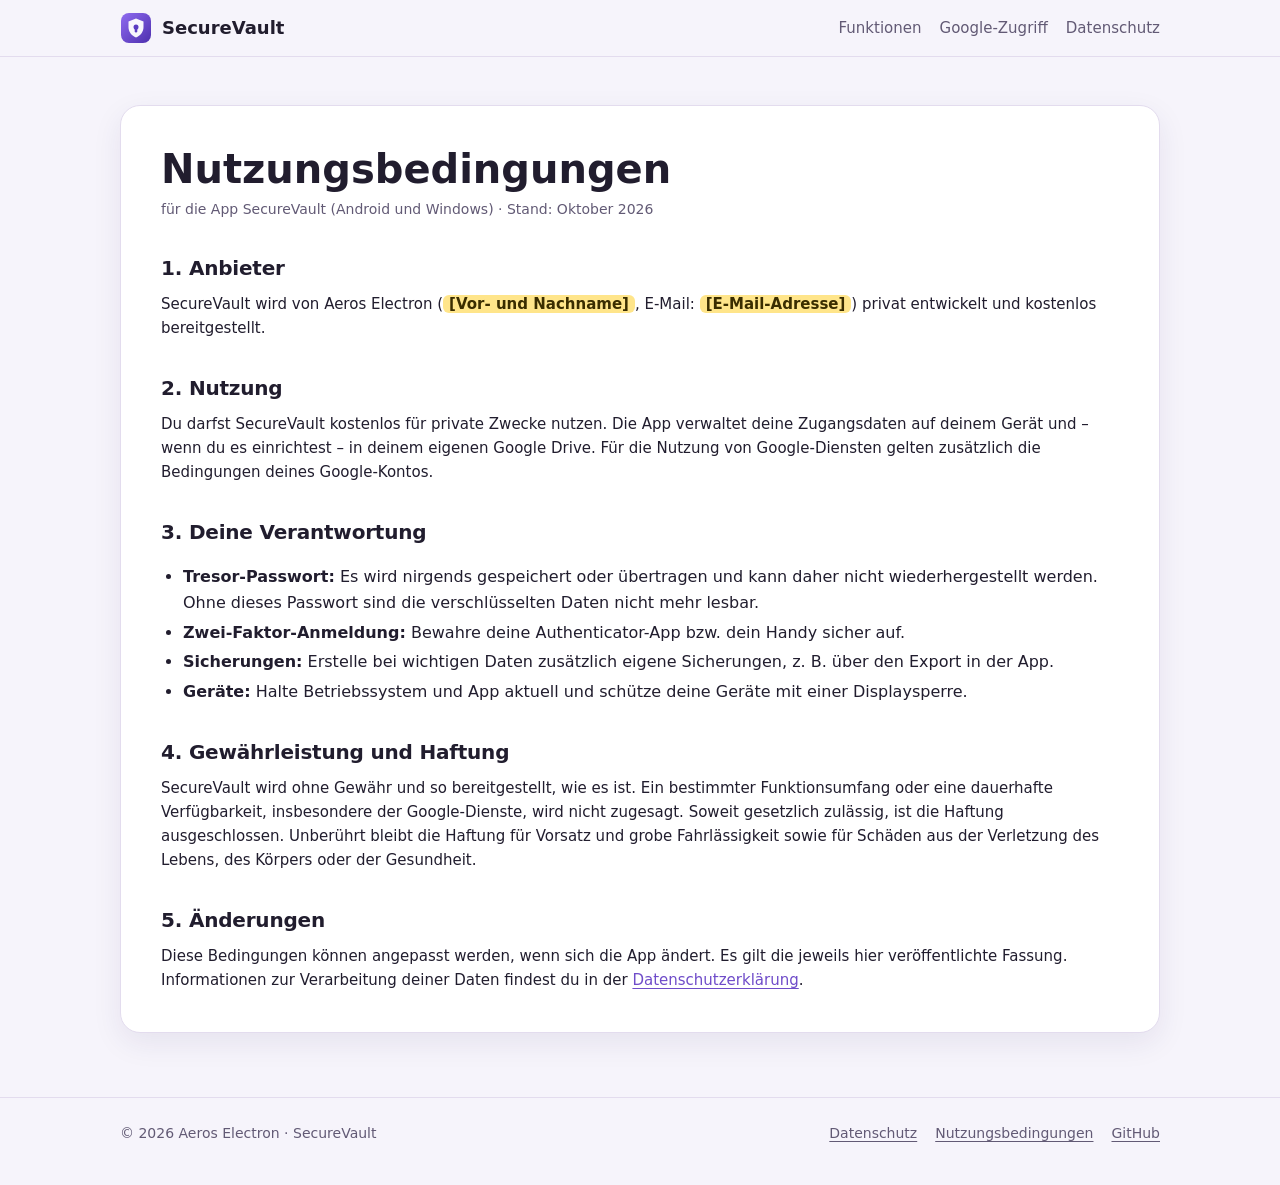
==== nutzungsbedingungen.html @ 795720b9 "Add files via upload" ====
<!doctype html>
<html lang="de">
<head>
  <meta charset="utf-8">
  <meta name="viewport" content="width=device-width, initial-scale=1">
  <title>Nutzungsbedingungen – SecureVault</title>
  <meta name="description" content="Nutzungsbedingungen für die App SecureVault von Aeros Electron.">
  <link rel="stylesheet" href="style.css">
</head>
<body>
  <header class="top">
    <div class="wrap">
      <a class="brand" href="./">
        <svg viewBox="0 0 64 64" aria-hidden="true">
          <defs><linearGradient id="g" x1="0" y1="0" x2="1" y2="1"><stop offset="0" stop-color="#8f6bf0"/><stop offset="1" stop-color="#4d2fae"/></linearGradient></defs>
          <rect x="2" y="2" width="60" height="60" rx="16" fill="url(#g)"/>
          <path d="M32 13 47 19v11c0 10-6.3 17.6-15 21-8.7-3.4-15-11-15-21V19z" fill="#fff" opacity=".95"/>
          <circle cx="32" cy="30" r="5" fill="#5a3bc2"/><rect x="29.5" y="32" width="5" height="9" rx="2.5" fill="#5a3bc2"/>
        </svg>
        SecureVault
      </a>
      <nav class="nav" aria-label="Hauptnavigation">
        <a href="./#funktionen">Funktionen</a>
        <a href="./#google">Google-Zugriff</a>
        <a href="datenschutz.html">Datenschutz</a>
      </nav>
    </div>
  </header>

  <main class="wrap doc">
    <article class="card">
      <h1>Nutzungsbedingungen</h1>
      <p class="stand">für die App SecureVault (Android und Windows) · Stand: Oktober 2026</p>

      <h2>1. Anbieter</h2>
      <p>SecureVault wird von Aeros Electron (<span class="fill">[Vor- und Nachname]</span>,
        E-Mail: <span class="fill">[E-Mail-Adresse]</span>) privat entwickelt und kostenlos bereitgestellt.</p>

      <h2>2. Nutzung</h2>
      <p>Du darfst SecureVault kostenlos für private Zwecke nutzen. Die App verwaltet deine Zugangsdaten auf deinem Gerät
        und – wenn du es einrichtest – in deinem eigenen Google Drive. Für die Nutzung von Google-Diensten gelten
        zusätzlich die Bedingungen deines Google-Kontos.</p>

      <h2>3. Deine Verantwortung</h2>
      <ul>
        <li><strong>Tresor-Passwort:</strong> Es wird nirgends gespeichert oder übertragen und kann daher nicht
          wiederhergestellt werden. Ohne dieses Passwort sind die verschlüsselten Daten nicht mehr lesbar.</li>
        <li><strong>Zwei-Faktor-Anmeldung:</strong> Bewahre deine Authenticator-App bzw. dein Handy sicher auf.</li>
        <li><strong>Sicherungen:</strong> Erstelle bei wichtigen Daten zusätzlich eigene Sicherungen, z. B. über den
          Export in der App.</li>
        <li><strong>Geräte:</strong> Halte Betriebssystem und App aktuell und schütze deine Geräte mit einer Displaysperre.</li>
      </ul>

      <h2>4. Gewährleistung und Haftung</h2>
      <p>SecureVault wird ohne Gewähr und so bereitgestellt, wie es ist. Ein bestimmter Funktionsumfang oder eine
        dauerhafte Verfügbarkeit, insbesondere der Google-Dienste, wird nicht zugesagt. Soweit gesetzlich zulässig, ist die
        Haftung ausgeschlossen. Unberührt bleibt die Haftung für Vorsatz und grobe Fahrlässigkeit sowie für Schäden aus der
        Verletzung des Lebens, des Körpers oder der Gesundheit.</p>

      <h2>5. Änderungen</h2>
      <p>Diese Bedingungen können angepasst werden, wenn sich die App ändert. Es gilt die jeweils hier veröffentlichte
        Fassung. Informationen zur Verarbeitung deiner Daten findest du in der
        <a href="datenschutz.html">Datenschutzerklärung</a>.</p>
    </article>
  </main>

  <footer>
    <div class="wrap">
      <span>© 2026 Aeros Electron · SecureVault</span>
      <nav aria-label="Rechtliches">
        <a href="datenschutz.html">Datenschutz</a>
        <a href="nutzungsbedingungen.html">Nutzungsbedingungen</a>
        <a href="https://github.com/AerosElectron/SecureVault">GitHub</a>
      </nav>
    </div>
  </footer>
</body>
</html>
---- style.css ----
/* SecureVault – Projektseite (GitHub Pages). Keine externen Schriften oder Skripte. */
:root {
  --bg: #f6f4fb;
  --surface: #ffffff;
  --surface-2: #f1edf9;
  --text: #211d2e;
  --muted: #625a75;
  --line: #e3dcee;
  --accent: #6f4cc9;
  --accent-text: #ffffff;
  --accent-soft: #ece5fb;
  --shadow: 0 10px 30px rgba(41, 24, 84, 0.08);
}
@media (prefers-color-scheme: dark) {
  :root {
    --bg: #14111d;
    --surface: #1d1928;
    --surface-2: #262035;
    --text: #f4f1fb;
    --muted: #b9b0cc;
    --line: #342c46;
    --accent: #b59cf5;
    --accent-text: #160f26;
    --accent-soft: #2b2340;
    --shadow: 0 10px 30px rgba(0, 0, 0, 0.35);
  }
}

* { box-sizing: border-box; }
html { -webkit-text-size-adjust: 100%; }
body {
  margin: 0;
  background: var(--bg);
  color: var(--text);
  font: 16px/1.6 system-ui, -apple-system, "Segoe UI", Roboto, "Helvetica Neue", Arial, sans-serif;
}
a { color: var(--accent); text-underline-offset: 3px; }
a:hover { text-decoration-thickness: 2px; }

.wrap { width: min(1040px, 100% - 32px); margin-inline: auto; }

/* Kopfzeile */
.top {
  position: sticky; top: 0; z-index: 5;
  background: color-mix(in srgb, var(--bg) 88%, transparent);
  backdrop-filter: blur(10px);
  border-bottom: 1px solid var(--line);
}
.top .wrap { display: flex; align-items: center; justify-content: space-between; gap: 16px; padding-block: 12px; }
.brand { display: flex; align-items: center; gap: 10px; color: var(--text); text-decoration: none; font-weight: 700; font-size: 18px; }
.brand svg { width: 32px; height: 32px; flex: none; }
.nav { display: flex; gap: 18px; flex-wrap: wrap; font-size: 15px; }
.nav a { color: var(--muted); text-decoration: none; }
.nav a:hover, .nav a[aria-current="page"] { color: var(--text); }

/* Einstieg */
.hero { padding: 72px 0 40px; }
.eyebrow { font-size: 12px; letter-spacing: .14em; text-transform: uppercase; color: var(--accent); font-weight: 700; margin: 0 0 10px; }
.hero h1 { font-size: clamp(32px, 6vw, 52px); line-height: 1.1; margin: 0 0 16px; letter-spacing: -0.02em; max-width: 16ch; }
.lead { font-size: clamp(17px, 2.4vw, 20px); color: var(--muted); max-width: 60ch; margin: 0 0 28px; }
.actions { display: flex; gap: 12px; flex-wrap: wrap; }
.btn {
  display: inline-flex; align-items: center; gap: 8px;
  padding: 12px 20px; border-radius: 14px; font-weight: 650; text-decoration: none;
  border: 1px solid var(--line); color: var(--text); background: var(--surface);
}
.btn.primary { background: var(--accent); border-color: var(--accent); color: var(--accent-text); }
.btn:hover { filter: brightness(1.05); }
.platforms { margin-top: 18px; font-size: 14px; color: var(--muted); }

/* Abschnitte */
section { padding: 36px 0; }
h2 { font-size: clamp(24px, 3.4vw, 30px); margin: 0 0 18px; letter-spacing: -0.01em; }
.grid { display: grid; grid-template-columns: repeat(auto-fit, minmax(240px, 1fr)); gap: 16px; }
.card {
  background: var(--surface); border: 1px solid var(--line); border-radius: 20px;
  padding: 20px 22px; box-shadow: var(--shadow);
}
.card h3 { margin: 0 0 6px; font-size: 17px; }
.card p { margin: 0; color: var(--muted); font-size: 15px; }
.icon {
  width: 40px; height: 40px; border-radius: 12px; display: grid; place-items: center;
  background: var(--accent-soft); color: var(--accent); margin-bottom: 12px;
}
.icon svg { width: 22px; height: 22px; }
.note {
  background: var(--surface-2); border: 1px solid var(--line); border-radius: 18px; padding: 18px 22px;
}
.note p { margin: 0 0 10px; }
.note p:last-child { margin: 0; }

/* Rechtstexte */
.doc { padding: 48px 0 24px; }
.doc .card { padding: clamp(20px, 4vw, 40px); }
.doc h1 { font-size: clamp(28px, 5vw, 40px); margin: 0 0 6px; line-height: 1.15; }
.doc .stand { color: var(--muted); margin: 0 0 28px; font-size: 14px; }
.doc h2 { font-size: 20px; margin: 32px 0 8px; }
.doc h3 { font-size: 17px; margin: 20px 0 6px; }
.doc p, .doc li { color: var(--text); }
.doc ul { padding-left: 22px; }
.doc li { margin: 4px 0; }
.doc .muted { color: var(--muted); }
.fill { background: #ffe58a; color: #3a2d00; border-radius: 6px; padding: 0 6px; font-weight: 700; }

/* Fußzeile */
footer { border-top: 1px solid var(--line); margin-top: 40px; padding: 24px 0 40px; color: var(--muted); font-size: 14px; }
footer .wrap { display: flex; flex-wrap: wrap; gap: 10px 22px; justify-content: space-between; }
footer nav { display: flex; gap: 18px; flex-wrap: wrap; }
footer a { color: var(--muted); }

@media (max-width: 560px) {
  .nav { gap: 12px; font-size: 14px; }
  .nav a:not(:last-child) { display: none; } /* schmal: nur „Datenschutz“ */
  .hero { padding-top: 48px; }
}
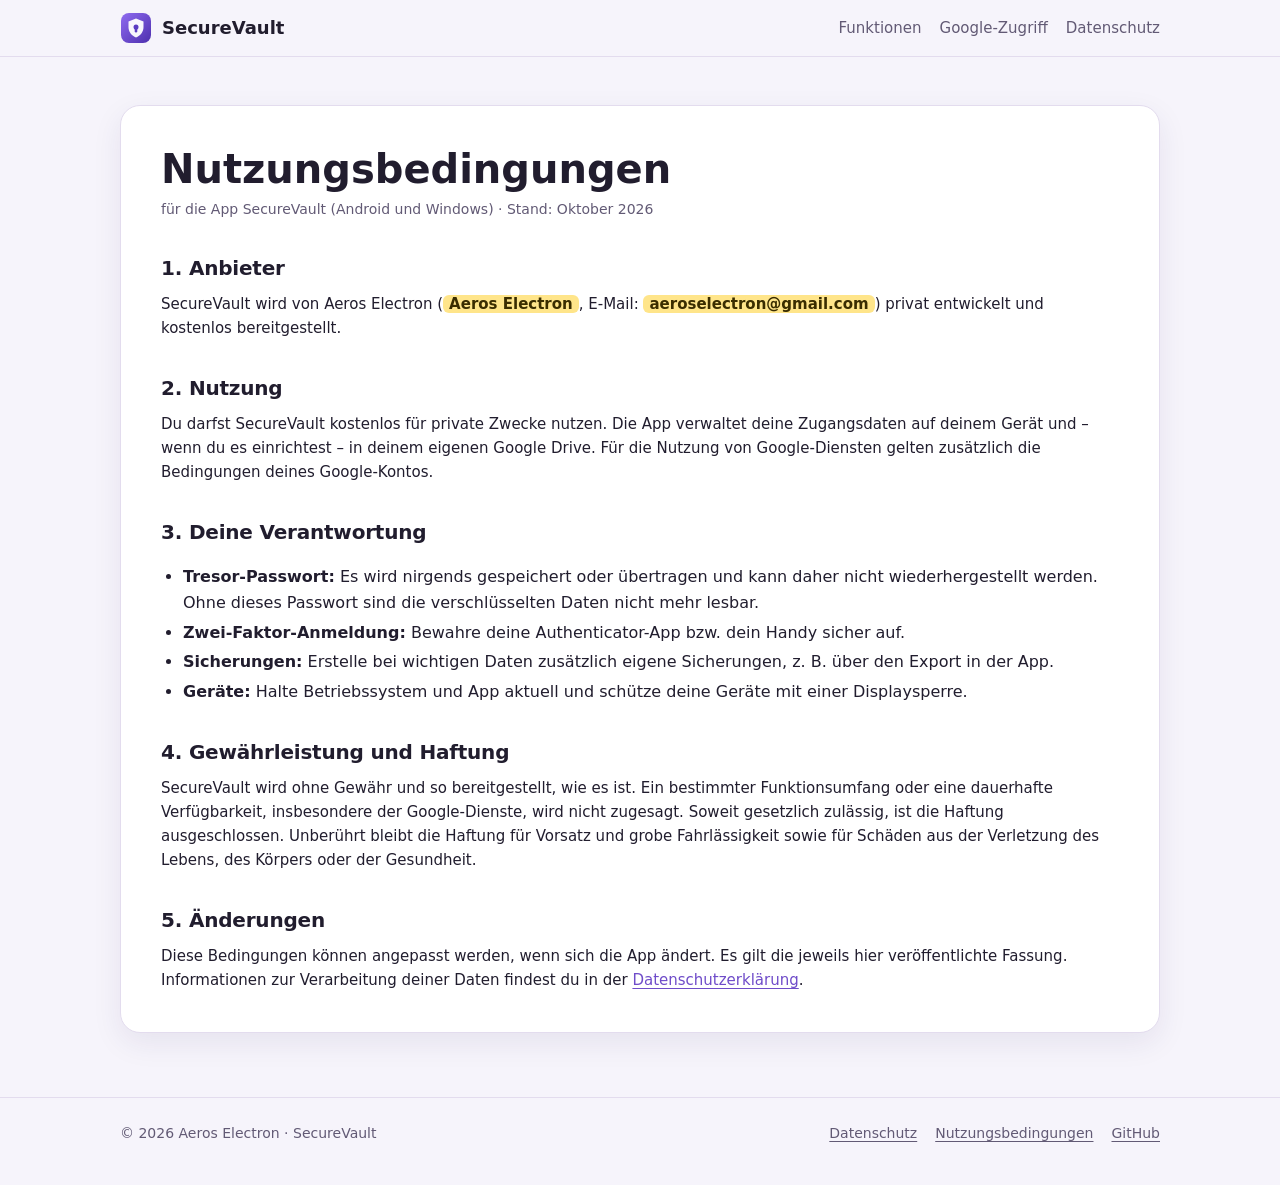
==== commit 70b33683: "Update nutzungsbedingungen.html" ====
--- a/nutzungsbedingungen.html
+++ b/nutzungsbedingungen.html
@@ -33,8 +33,8 @@
       <p class="stand">für die App SecureVault (Android und Windows) · Stand: Oktober 2026</p>
 
       <h2>1. Anbieter</h2>
-      <p>SecureVault wird von Aeros Electron (<span class="fill">[Vor- und Nachname]</span>,
-        E-Mail: <span class="fill">[E-Mail-Adresse]</span>) privat entwickelt und kostenlos bereitgestellt.</p>
+      <p>SecureVault wird von Aeros Electron (<span class="fill">Aeros Electron</span>,
+        E-Mail: <span class="fill">aeroselectron@gmail.com</span>) privat entwickelt und kostenlos bereitgestellt.</p>
 
       <h2>2. Nutzung</h2>
       <p>Du darfst SecureVault kostenlos für private Zwecke nutzen. Die App verwaltet deine Zugangsdaten auf deinem Gerät
